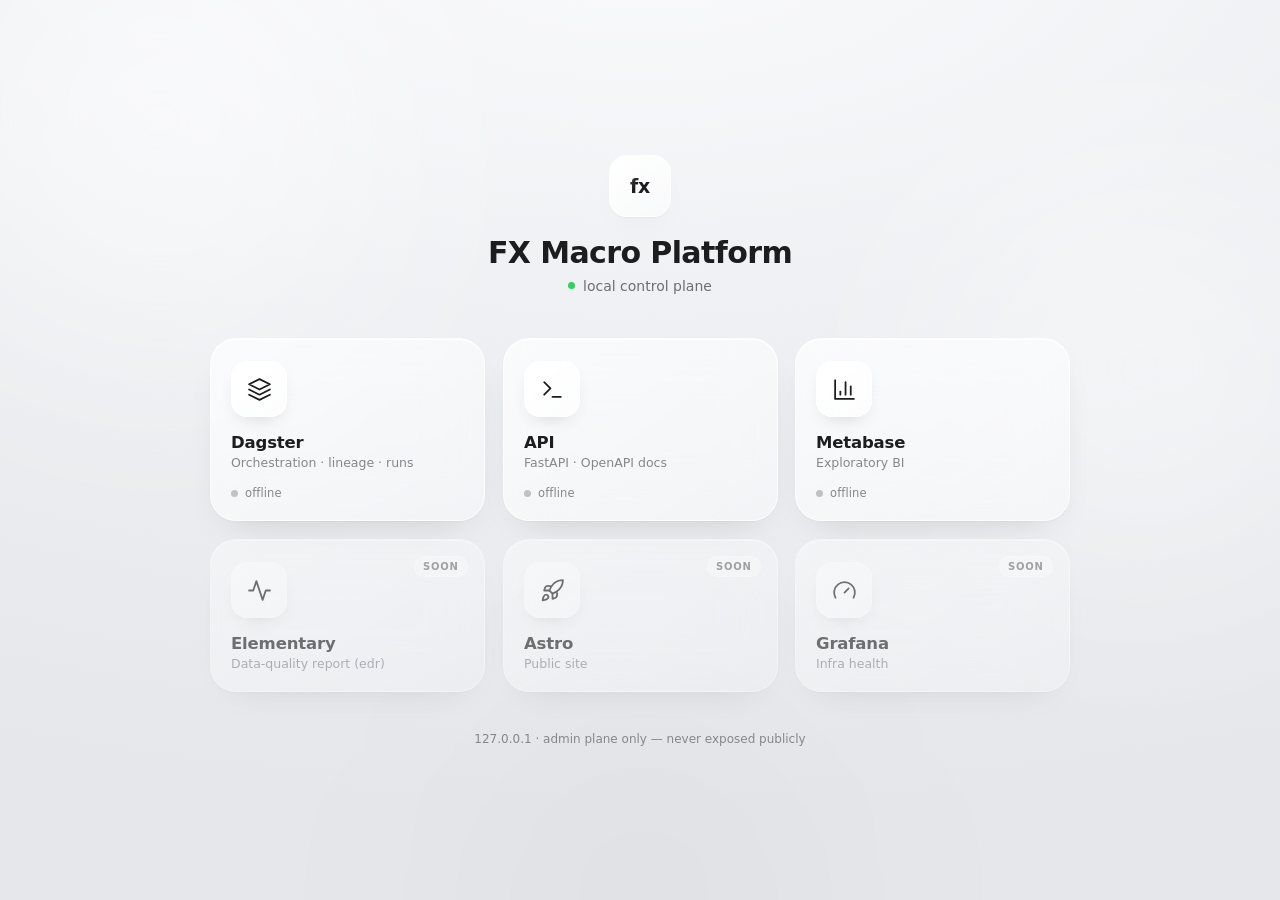
==== launchpad/index.html @ 31492b46 "feat: launchpad dev navigation hub (dockerized) - launchpad/index.html points at the running service" ====
<!doctype html>
<html lang="en">
<head>
<meta charset="utf-8" />
<meta name="viewport" content="width=device-width, initial-scale=1" />
<title>FX Macro — Control Plane</title>
<style>
  :root {
    --bg-top: #fbfbfd;
    --bg-mid: #eef0f3;
    --bg-bot: #e5e7eb;
    --text: #1d1d1f;
    --text-2: #6e6e73;
    --text-3: #86868b;
    --glass: rgba(255, 255, 255, 0.52);
    --glass-strong: rgba(255, 255, 255, 0.72);
    --stroke: rgba(255, 255, 255, 0.65);
    --stroke-soft: rgba(0, 0, 0, 0.07);
    --green: #30d158;
    --amber: #ff9f0a;
    --shadow: 0 1px 2px rgba(0, 0, 0, 0.04), 0 16px 40px -22px rgba(0, 0, 0, 0.18);
    --ease-out: cubic-bezier(0.16, 1, 0.3, 1);
  }

  * { box-sizing: border-box; }

  html, body {
    margin: 0;
    padding: 0;
    min-height: 100%;
    color: var(--text);
    font-family: -apple-system, BlinkMacSystemFont, "SF Pro Display", "SF Pro Text",
                 "Helvetica Neue", system-ui, sans-serif;
    -webkit-font-smoothing: antialiased;
    text-rendering: optimizeLegibility;
  }

  body {
    background:
      radial-gradient(140% 100% at 50% -10%, var(--bg-top) 0%, var(--bg-mid) 46%, var(--bg-bot) 100%);
    background-attachment: fixed;
  }

  /* ---------- soft neutral ambient light ---------- */
  .bg {
    position: fixed;
    inset: 0;
    z-index: 0;
    overflow: hidden;
    pointer-events: none;
  }
  .blob {
    position: absolute;
    border-radius: 50%;
    filter: blur(120px);
    will-change: transform;
  }
  .blob.b1 {
    width: 640px; height: 640px; left: -160px; top: -200px;
    background: radial-gradient(circle, rgba(255, 255, 255, 0.9), transparent 70%);
    animation: drift1 30s var(--ease-out) infinite alternate;
  }
  .blob.b2 {
    width: 560px; height: 560px; right: -140px; top: 10%;
    background: radial-gradient(circle, rgba(255, 255, 255, 0.75), transparent 70%);
    animation: drift2 36s var(--ease-out) infinite alternate;
  }
  .blob.b3 {
    width: 520px; height: 520px; left: 30%; bottom: -260px;
    background: radial-gradient(circle, rgba(0, 0, 0, 0.045), transparent 70%);
    animation: drift1 40s var(--ease-out) infinite alternate-reverse;
  }

  @keyframes drift1 { to { transform: translate(60px, 40px) scale(1.08); } }
  @keyframes drift2 { to { transform: translate(-50px, 60px) scale(1.1); } }

  /* ---------- layout ---------- */
  .stage {
    position: relative;
    z-index: 1;
    min-height: 100vh;
    display: flex;
    flex-direction: column;
    align-items: center;
    justify-content: center;
    padding: 48px 24px;
  }

  header {
    text-align: center;
    margin-bottom: 44px;
    animation: rise 0.8s var(--ease-out) backwards;
  }
  .logo {
    width: 62px; height: 62px;
    margin: 0 auto 18px;
    display: grid; place-items: center;
    border-radius: 18px;
    font-weight: 650;
    font-size: 19px;
    letter-spacing: -0.02em;
    color: var(--text);
    background: linear-gradient(145deg, rgba(255,255,255,0.9), rgba(255,255,255,0.55));
    border: 1px solid var(--stroke);
    box-shadow: var(--shadow), inset 0 1px 0 rgba(255,255,255,0.9);
    position: relative;
  }
  .logo::after {
    content: "";
    position: absolute;
    inset: 0;
    border-radius: inherit;
    background: linear-gradient(120deg, rgba(255,255,255,0.8), transparent 45%);
    pointer-events: none;
  }
  h1 {
    margin: 0;
    font-size: 30px;
    font-weight: 600;
    letter-spacing: -0.02em;
  }
  .sub {
    margin: 8px 0 0;
    font-size: 14px;
    color: var(--text-2);
    display: flex;
    align-items: center;
    justify-content: center;
    gap: 8px;
  }
  .pulse {
    width: 7px; height: 7px; border-radius: 50%;
    background: var(--green);
    box-shadow: 0 0 0 0 rgba(48, 209, 88, 0.4);
    animation: pulse 2.6s ease-out infinite;
  }
  @keyframes pulse {
    0%   { box-shadow: 0 0 0 0 rgba(48, 209, 88, 0.4); }
    70%  { box-shadow: 0 0 0 7px rgba(48, 209, 88, 0); }
    100% { box-shadow: 0 0 0 0 rgba(48, 209, 88, 0); }
  }

  /* ---------- grid ---------- */
  .grid {
    display: grid;
    grid-template-columns: repeat(3, minmax(0, 1fr));
    gap: 18px;
    width: min(860px, 100%);
    perspective: 1200px;
  }

  /* ---------- tile ---------- */
  .tile {
    --mx: 50%;
    --my: 50%;
    position: relative;
    display: flex;
    flex-direction: column;
    gap: 16px;
    padding: 22px 20px 20px;
    border-radius: 26px;
    text-decoration: none;
    color: inherit;
    background: linear-gradient(145deg, rgba(255,255,255,0.72), rgba(255,255,255,0.4));
    backdrop-filter: blur(26px) saturate(140%);
    -webkit-backdrop-filter: blur(26px) saturate(140%);
    border: 1px solid var(--stroke);
    box-shadow: var(--shadow), inset 0 1px 0 rgba(255, 255, 255, 0.9);
    overflow: hidden;
    will-change: transform;
    animation: rise 0.8s var(--ease-out) backwards;
    animation-delay: calc(var(--i) * 60ms);
  }
  .tile:hover {
    border-color: rgba(255, 255, 255, 0.95);
    box-shadow: 0 2px 4px rgba(0, 0, 0, 0.05), 0 30px 60px -26px rgba(0, 0, 0, 0.24),
                inset 0 1px 0 rgba(255, 255, 255, 1);
  }
  /* cursor-following specular highlight */
  .tile::after {
    content: "";
    position: absolute;
    inset: 0;
    border-radius: inherit;
    background: radial-gradient(340px circle at var(--mx) var(--my),
                rgba(255, 255, 255, 0.55), transparent 48%);
    opacity: 0;
    transition: opacity 0.35s ease;
    pointer-events: none;
  }
  .tile:hover::after { opacity: 1; }

  .tile.is-soon { opacity: 0.6; cursor: default; }

  .icon {
    width: 56px; height: 56px;
    border-radius: 16px;
    display: grid; place-items: center;
    color: var(--text);
    background: linear-gradient(145deg, rgba(255,255,255,0.95), rgba(255,255,255,0.6));
    border: 1px solid var(--stroke);
    box-shadow: 0 8px 20px -10px rgba(0,0,0,0.2), inset 0 1px 0 rgba(255,255,255,0.95);
    position: relative;
  }
  .icon svg { width: 25px; height: 25px; position: relative; z-index: 1; }
  .icon::after {
    content: "";
    position: absolute;
    inset: 0;
    border-radius: inherit;
    background: linear-gradient(120deg, rgba(255,255,255,0.7), transparent 46%);
    pointer-events: none;
  }

  .meta { display: flex; flex-direction: column; gap: 3px; }
  .name { font-size: 16.5px; font-weight: 600; letter-spacing: -0.01em; }
  .role { font-size: 12.5px; color: var(--text-3); }

  .status {
    display: flex;
    align-items: center;
    gap: 7px;
    margin-top: auto;
    font-size: 11.5px;
    letter-spacing: 0.01em;
  }
  .status .dot {
    width: 7px; height: 7px; border-radius: 50%;
    background: var(--text-3);
    transition: background 0.3s ease, box-shadow 0.3s ease;
  }
  .status .label { color: var(--text-3); }

  .status[data-state="online"] .dot {
    background: var(--green);
    box-shadow: 0 0 0 3px rgba(48, 209, 88, 0.18);
  }
  .status[data-state="online"] .label { color: #1f8a4c; }
  .status[data-state="offline"] .dot { background: rgba(0,0,0,0.22); }
  .status[data-state="checking"] .dot {
    background: var(--amber);
    animation: pulse 1.2s ease-out infinite;
  }

  .soon-pill {
    position: absolute;
    top: 16px; right: 16px;
    font-size: 10px;
    font-weight: 600;
    letter-spacing: 0.08em;
    text-transform: uppercase;
    color: var(--text-2);
    background: rgba(255,255,255,0.6);
    border: 1px solid var(--stroke);
    padding: 4px 8px;
    border-radius: 999px;
  }

  footer {
    margin-top: 40px;
    font-size: 12px;
    color: var(--text-3);
    animation: rise 0.8s var(--ease-out) backwards;
    animation-delay: 0.45s;
  }

  @keyframes rise {
    from { opacity: 0; transform: translateY(14px); }
    to   { opacity: 1; transform: translateY(0); }
  }

  @media (max-width: 720px) {
    .grid { grid-template-columns: repeat(2, minmax(0, 1fr)); }
  }
  @media (max-width: 460px) {
    .grid { grid-template-columns: 1fr; }
  }

  @media (prefers-reduced-motion: reduce) {
    * { animation: none !important; transition: none !important; }
  }
</style>
</head>
<body>
  <div class="bg" aria-hidden="true">
    <div class="blob b1"></div>
    <div class="blob b2"></div>
    <div class="blob b3"></div>
  </div>

  <main class="stage">
    <header>
      <div class="logo">fx</div>
      <h1>FX Macro Platform</h1>
      <p class="sub"><span class="pulse"></span> local control plane</p>
    </header>

    <div class="grid" id="grid"></div>

    <footer>127.0.0.1 · admin plane only — never exposed publicly</footer>
  </main>

<script>
  // ---------------------------------------------------------------
  // Config-driven tiles: add a service = add one object here.
  // Keep href/health in sync with docker-compose.yml (host ports).
  // ---------------------------------------------------------------
  const TILES = [
    { name: "Dagster",    role: "Orchestration · lineage · runs", icon: "layers",   href: "http://127.0.0.1:3000",      health: "http://127.0.0.1:3000" },
    { name: "API",        role: "FastAPI · OpenAPI docs",          icon: "terminal", href: "http://127.0.0.1:8000/docs", health: "http://127.0.0.1:8000/health" },
    { name: "Metabase",   role: "Exploratory BI",                  icon: "chart",    href: "http://127.0.0.1:3001",      health: "http://127.0.0.1:3001/api/health" },
    { name: "Elementary", role: "Data-quality report (edr)",       icon: "activity", href: null,                       health: null, soon: true },
    { name: "Astro",      role: "Public site",                     icon: "rocket",   href: null,                       health: null, soon: true },
    { name: "Grafana",    role: "Infra health",                    icon: "gauge",    href: null,                       health: null, soon: true },
  ];

  const ICONS = {
    layers:   `<svg viewBox="0 0 24 24" fill="none" stroke="currentColor" stroke-width="1.7" stroke-linecap="round" stroke-linejoin="round"><path d="M12 2 2 7l10 5 10-5-10-5Z"/><path d="m2 12 10 5 10-5"/><path d="m2 17 10 5 10-5"/></svg>`,
    chart:    `<svg viewBox="0 0 24 24" fill="none" stroke="currentColor" stroke-width="1.7" stroke-linecap="round" stroke-linejoin="round"><path d="M3 3v18h18"/><path d="M18 17V9"/><path d="M13 17V5"/><path d="M8 17v-3"/></svg>`,
    terminal: `<svg viewBox="0 0 24 24" fill="none" stroke="currentColor" stroke-width="1.7" stroke-linecap="round" stroke-linejoin="round"><polyline points="4 17 10 11 4 5"/><line x1="12" x2="20" y1="19" y2="19"/></svg>`,
    activity: `<svg viewBox="0 0 24 24" fill="none" stroke="currentColor" stroke-width="1.7" stroke-linecap="round" stroke-linejoin="round"><path d="M22 12h-4l-3 9L9 3l-3 9H2"/></svg>`,
    rocket:   `<svg viewBox="0 0 24 24" fill="none" stroke="currentColor" stroke-width="1.7" stroke-linecap="round" stroke-linejoin="round"><path d="M4.5 16.5c-1.5 1.26-2 5-2 5s3.74-.5 5-2c.71-.84.7-2.13-.09-2.91a2.18 2.18 0 0 0-2.91-.09Z"/><path d="m12 15-3-3a22 22 0 0 1 2-3.95A12.88 12.88 0 0 1 22 2c0 2.72-.78 7.5-6 11a22.35 22.35 0 0 1-4 2Z"/><path d="M9 12H4s.55-3.03 2-4c1.62-1.08 5 0 5 0"/><path d="M12 15v5s3.03-.55 4-2c1.08-1.62 0-5 0-5"/></svg>`,
    gauge:    `<svg viewBox="0 0 24 24" fill="none" stroke="currentColor" stroke-width="1.7" stroke-linecap="round" stroke-linejoin="round"><path d="m12 14 4-4"/><path d="M3.34 19a10 10 0 1 1 17.32 0"/></svg>`,
  };

  const grid = document.getElementById("grid");
  const DEMO = new URLSearchParams(location.search).has("demo");
  const REDUCED = matchMedia("(prefers-reduced-motion: reduce)").matches;

  TILES.forEach((t, i) => {
    const el = document.createElement(t.soon ? "div" : "a");
    el.className = "tile" + (t.soon ? " is-soon" : "");
    el.style.setProperty("--i", i);
    if (!t.soon) {
      el.href = t.href;
      el.target = "_blank";
      el.rel = "noopener";
    }

    const status = t.soon
      ? `<div class="soon-pill">Soon</div>`
      : `<div class="status" data-state="checking"><span class="dot"></span><span class="label">checking</span></div>`;

    el.innerHTML = `
      <div class="icon">${ICONS[t.icon]}</div>
      <div class="meta">
        <div class="name">${t.name}</div>
        <div class="role">${t.role}</div>
      </div>
      ${status}
    `;

    if (!t.soon) {
      // --- buttery-smooth tilt + specular light, driven by rAF lerp ---
      const cur = { x: 0, y: 0, lift: 0, mx: 0, my: 0, active: false };
      const target = { x: 0, y: 0, lift: 0, mx: 0, my: 0, hover: false };

      const K = REDUCED ? 1 : 0.18; // lerp factor → smoothing

      function frame() {
        cur.x += (target.x - cur.x) * K;
        cur.y += (target.y - cur.y) * K;
        cur.lift += (target.lift - cur.lift) * K;
        cur.mx += (target.mx - cur.mx) * K;
        cur.my += (target.my - cur.my) * K;

        el.style.transform =
          `perspective(900px) translateY(${cur.lift.toFixed(2)}px) rotateX(${(-cur.y * 5).toFixed(3)}deg) rotateY(${(cur.x * 5).toFixed(3)}deg)`;
        el.style.setProperty("--mx", cur.mx.toFixed(1) + "px");
        el.style.setProperty("--my", cur.my.toFixed(1) + "px");

        const settled = !target.hover &&
          Math.abs(cur.x) < 0.001 && Math.abs(cur.y) < 0.001 && Math.abs(cur.lift) < 0.01;
        if (settled) {
          cur.active = false;
          el.style.transform = "";
        } else {
          cur.active = true;
          requestAnimationFrame(frame);
        }
      }

      el.addEventListener("pointerenter", (e) => {
        target.hover = true;
        target.lift = -6;
        const r = el.getBoundingClientRect();
        target.mx = e.clientX - r.left;
        target.my = e.clientY - r.top;
        if (!cur.active && !REDUCED) { cur.active = true; requestAnimationFrame(frame); }
      });

      el.addEventListener("pointermove", (e) => {
        const r = el.getBoundingClientRect();
        const px = e.clientX - r.left;
        const py = e.clientY - r.top;
        target.x = px / r.width - 0.5;
        target.y = py / r.height - 0.5;
        target.mx = px;
        target.my = py;
        if (!cur.active && !REDUCED) { cur.active = true; requestAnimationFrame(frame); }
      });

      el.addEventListener("pointerleave", () => {
        target.hover = false;
        target.lift = 0;
        target.x = 0;
        target.y = 0;
      });
    }

    grid.appendChild(el);

    if (t.soon) return;
    const statusEl = el.querySelector(".status");
    if (DEMO || !t.health) {
      if (t.health) setState(statusEl, "online", "live");
      else setState(statusEl, "online", "external");
    } else {
      check(t.health).then((up) => setState(statusEl, up ? "online" : "offline", up ? "live" : "offline"));
    }
  });

  function setState(el, state, label) {
    el.dataset.state = state;
    el.querySelector(".label").textContent = label;
  }

  async function check(url, timeout = 2500) {
    const c = new AbortController();
    const t = setTimeout(() => c.abort(), timeout);
    try {
      await fetch(url, { mode: "no-cors", cache: "no-store", signal: c.signal });
      return true;
    } catch {
      return false;
    } finally {
      clearTimeout(t);
    }
  }
</script>
</body>
</html>
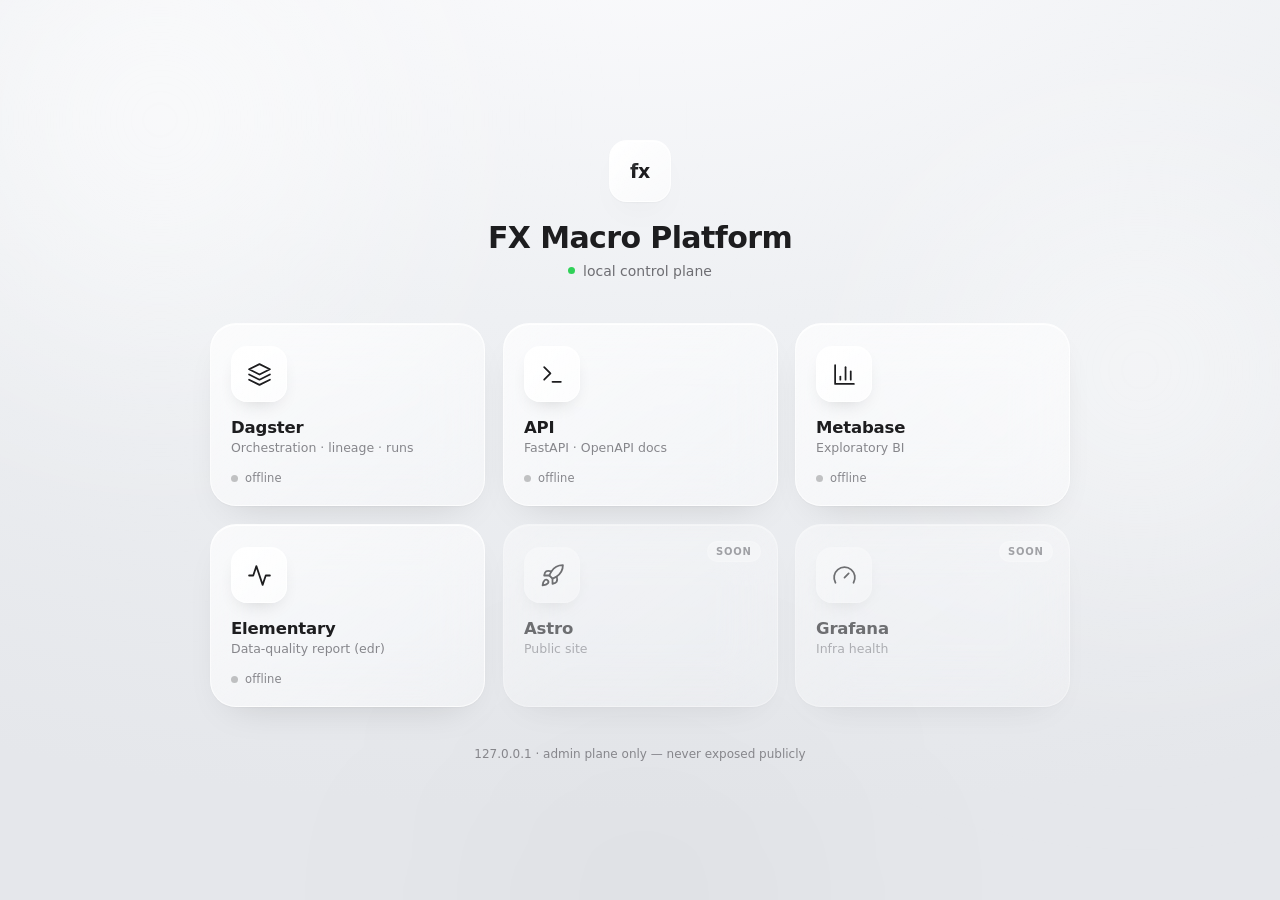
==== commit f0b9ccbd: "feat: serve Elementary report on :8081 - add elementary profile to dbt/profiles.yml (edr requires it" ====
--- a/launchpad/index.html
+++ b/launchpad/index.html
@@ -309,7 +309,7 @@
     { name: "Dagster",    role: "Orchestration · lineage · runs", icon: "layers",   href: "http://127.0.0.1:3000",      health: "http://127.0.0.1:3000" },
     { name: "API",        role: "FastAPI · OpenAPI docs",          icon: "terminal", href: "http://127.0.0.1:8000/docs", health: "http://127.0.0.1:8000/health" },
     { name: "Metabase",   role: "Exploratory BI",                  icon: "chart",    href: "http://127.0.0.1:3001",      health: "http://127.0.0.1:3001/api/health" },
-    { name: "Elementary", role: "Data-quality report (edr)",       icon: "activity", href: null,                       health: null, soon: true },
+    { name: "Elementary", role: "Data-quality report (edr)",       icon: "activity", href: "http://127.0.0.1:8081",      health: "http://127.0.0.1:8081" },
     { name: "Astro",      role: "Public site",                     icon: "rocket",   href: null,                       health: null, soon: true },
     { name: "Grafana",    role: "Infra health",                    icon: "gauge",    href: null,                       health: null, soon: true },
   ];
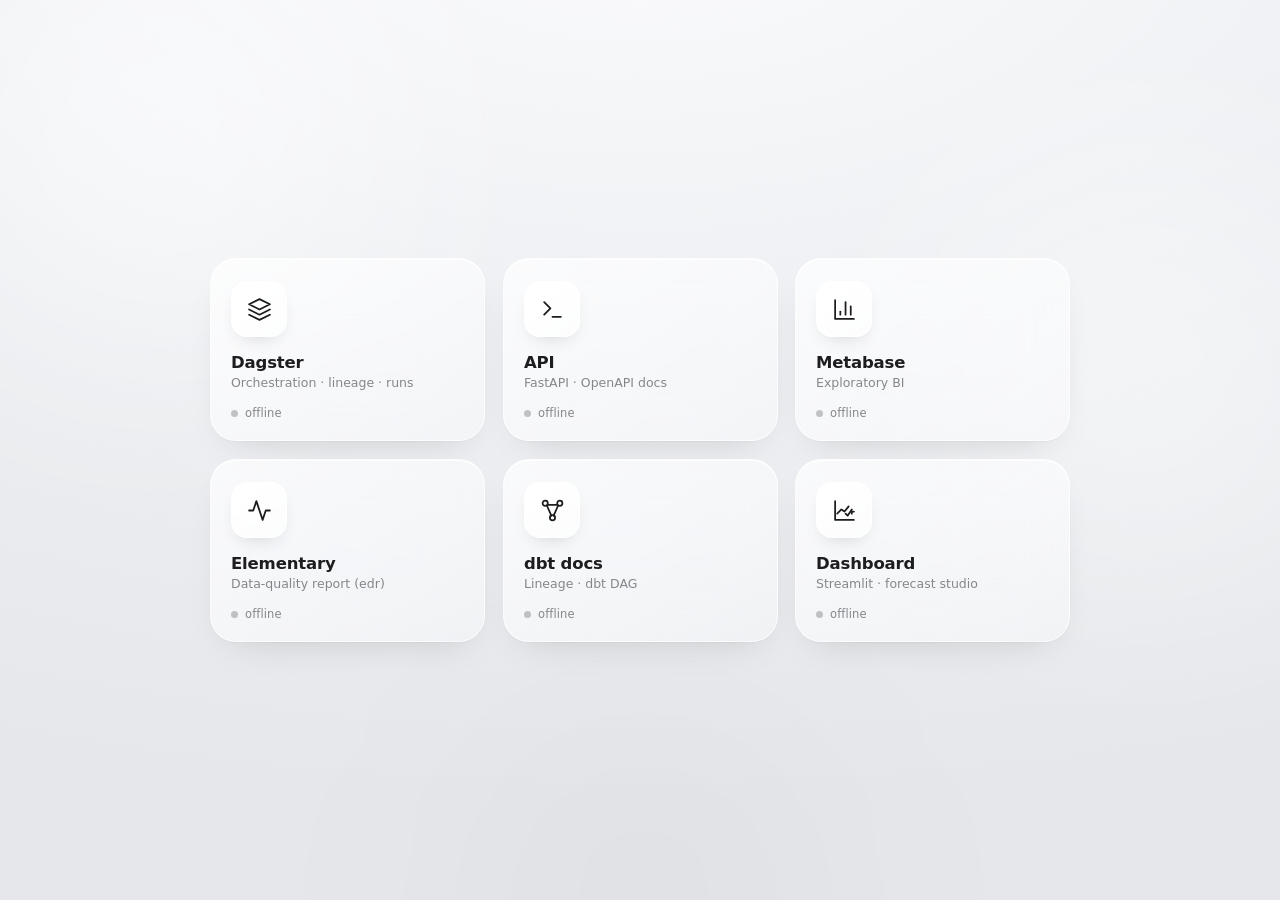
==== commit 1a9f4936: "Expand macro/FX coverage to 79 series; add dbt docs serving - Add 66 series (FRED inflation/curve/cr" ====
--- a/launchpad/index.html
+++ b/launchpad/index.html
@@ -10,7 +10,6 @@
     --bg-mid: #eef0f3;
     --bg-bot: #e5e7eb;
     --text: #1d1d1f;
-    --text-2: #6e6e73;
     --text-3: #86868b;
     --glass: rgba(255, 255, 255, 0.52);
     --glass-strong: rgba(255, 255, 255, 0.72);
@@ -86,54 +85,6 @@
     padding: 48px 24px;
   }
 
-  header {
-    text-align: center;
-    margin-bottom: 44px;
-    animation: rise 0.8s var(--ease-out) backwards;
-  }
-  .logo {
-    width: 62px; height: 62px;
-    margin: 0 auto 18px;
-    display: grid; place-items: center;
-    border-radius: 18px;
-    font-weight: 650;
-    font-size: 19px;
-    letter-spacing: -0.02em;
-    color: var(--text);
-    background: linear-gradient(145deg, rgba(255,255,255,0.9), rgba(255,255,255,0.55));
-    border: 1px solid var(--stroke);
-    box-shadow: var(--shadow), inset 0 1px 0 rgba(255,255,255,0.9);
-    position: relative;
-  }
-  .logo::after {
-    content: "";
-    position: absolute;
-    inset: 0;
-    border-radius: inherit;
-    background: linear-gradient(120deg, rgba(255,255,255,0.8), transparent 45%);
-    pointer-events: none;
-  }
-  h1 {
-    margin: 0;
-    font-size: 30px;
-    font-weight: 600;
-    letter-spacing: -0.02em;
-  }
-  .sub {
-    margin: 8px 0 0;
-    font-size: 14px;
-    color: var(--text-2);
-    display: flex;
-    align-items: center;
-    justify-content: center;
-    gap: 8px;
-  }
-  .pulse {
-    width: 7px; height: 7px; border-radius: 50%;
-    background: var(--green);
-    box-shadow: 0 0 0 0 rgba(48, 209, 88, 0.4);
-    animation: pulse 2.6s ease-out infinite;
-  }
   @keyframes pulse {
     0%   { box-shadow: 0 0 0 0 rgba(48, 209, 88, 0.4); }
     70%  { box-shadow: 0 0 0 7px rgba(48, 209, 88, 0); }
@@ -168,6 +119,7 @@
     box-shadow: var(--shadow), inset 0 1px 0 rgba(255, 255, 255, 0.9);
     overflow: hidden;
     will-change: transform;
+    transition: box-shadow 0.7s var(--ease-out), border-color 0.7s var(--ease-out);
     animation: rise 0.8s var(--ease-out) backwards;
     animation-delay: calc(var(--i) * 60ms);
   }
@@ -185,12 +137,10 @@
     background: radial-gradient(340px circle at var(--mx) var(--my),
                 rgba(255, 255, 255, 0.55), transparent 48%);
     opacity: 0;
-    transition: opacity 0.35s ease;
+    transition: opacity 0.6s var(--ease-out);
     pointer-events: none;
   }
   .tile:hover::after { opacity: 1; }
-
-  .tile.is-soon { opacity: 0.6; cursor: default; }
 
   .icon {
     width: 56px; height: 56px;
@@ -242,28 +192,6 @@
     animation: pulse 1.2s ease-out infinite;
   }
 
-  .soon-pill {
-    position: absolute;
-    top: 16px; right: 16px;
-    font-size: 10px;
-    font-weight: 600;
-    letter-spacing: 0.08em;
-    text-transform: uppercase;
-    color: var(--text-2);
-    background: rgba(255,255,255,0.6);
-    border: 1px solid var(--stroke);
-    padding: 4px 8px;
-    border-radius: 999px;
-  }
-
-  footer {
-    margin-top: 40px;
-    font-size: 12px;
-    color: var(--text-3);
-    animation: rise 0.8s var(--ease-out) backwards;
-    animation-delay: 0.45s;
-  }
-
   @keyframes rise {
     from { opacity: 0; transform: translateY(14px); }
     to   { opacity: 1; transform: translateY(0); }
@@ -289,15 +217,7 @@
   </div>
 
   <main class="stage">
-    <header>
-      <div class="logo">fx</div>
-      <h1>FX Macro Platform</h1>
-      <p class="sub"><span class="pulse"></span> local control plane</p>
-    </header>
-
     <div class="grid" id="grid"></div>
-
-    <footer>127.0.0.1 · admin plane only — never exposed publicly</footer>
   </main>
 
 <script>
@@ -310,8 +230,8 @@
     { name: "API",        role: "FastAPI · OpenAPI docs",          icon: "terminal", href: "http://127.0.0.1:8000/docs", health: "http://127.0.0.1:8000/health" },
     { name: "Metabase",   role: "Exploratory BI",                  icon: "chart",    href: "http://127.0.0.1:3001",      health: "http://127.0.0.1:3001/api/health" },
     { name: "Elementary", role: "Data-quality report (edr)",       icon: "activity", href: "http://127.0.0.1:8081",      health: "http://127.0.0.1:8081" },
-    { name: "Astro",      role: "Public site",                     icon: "rocket",   href: null,                       health: null, soon: true },
-    { name: "Grafana",    role: "Infra health",                    icon: "gauge",    href: null,                       health: null, soon: true },
+    { name: "dbt docs",   role: "Lineage · dbt DAG",               icon: "graph",    href: "http://127.0.0.1:8083",      health: "http://127.0.0.1:8083" },
+    { name: "Dashboard",  role: "Streamlit · forecast studio",     icon: "forecast", href: "http://127.0.0.1:8501",      health: "http://127.0.0.1:8501/_stcore/health" },
   ];
 
   const ICONS = {
@@ -320,7 +240,9 @@
     terminal: `<svg viewBox="0 0 24 24" fill="none" stroke="currentColor" stroke-width="1.7" stroke-linecap="round" stroke-linejoin="round"><polyline points="4 17 10 11 4 5"/><line x1="12" x2="20" y1="19" y2="19"/></svg>`,
     activity: `<svg viewBox="0 0 24 24" fill="none" stroke="currentColor" stroke-width="1.7" stroke-linecap="round" stroke-linejoin="round"><path d="M22 12h-4l-3 9L9 3l-3 9H2"/></svg>`,
     rocket:   `<svg viewBox="0 0 24 24" fill="none" stroke="currentColor" stroke-width="1.7" stroke-linecap="round" stroke-linejoin="round"><path d="M4.5 16.5c-1.5 1.26-2 5-2 5s3.74-.5 5-2c.71-.84.7-2.13-.09-2.91a2.18 2.18 0 0 0-2.91-.09Z"/><path d="m12 15-3-3a22 22 0 0 1 2-3.95A12.88 12.88 0 0 1 22 2c0 2.72-.78 7.5-6 11a22.35 22.35 0 0 1-4 2Z"/><path d="M9 12H4s.55-3.03 2-4c1.62-1.08 5 0 5 0"/><path d="M12 15v5s3.03-.55 4-2c1.08-1.62 0-5 0-5"/></svg>`,
-    gauge:    `<svg viewBox="0 0 24 24" fill="none" stroke="currentColor" stroke-width="1.7" stroke-linecap="round" stroke-linejoin="round"><path d="m12 14 4-4"/><path d="M3.34 19a10 10 0 1 1 17.32 0"/></svg>`,
+    package:  `<svg viewBox="0 0 24 24" fill="none" stroke="currentColor" stroke-width="1.7" stroke-linecap="round" stroke-linejoin="round"><path d="m7.5 4.27 9 5.15"/><path d="M21 8a2 2 0 0 0-1-1.73l-7-4a2 2 0 0 0-2 0l-7 4A2 2 0 0 0 3 8v8a2 2 0 0 0 1 1.73l7 4a2 2 0 0 0 2 0l7-4A2 2 0 0 0 21 16Z"/><path d="M3.3 7 12 12l8.7-5"/><path d="M12 22V12"/></svg>`,
+    graph:    `<svg viewBox="0 0 24 24" fill="none" stroke="currentColor" stroke-width="1.7" stroke-linecap="round" stroke-linejoin="round"><circle cx="5" cy="5" r="2.5"/><circle cx="19" cy="5" r="2.5"/><circle cx="12" cy="19" r="2.5"/><path d="M7.5 6.5h9M6.6 7.2 10.9 17M17.4 7.2 13.1 17"/></svg>`,
+    forecast: `<svg viewBox="0 0 24 24" fill="none" stroke="currentColor" stroke-width="1.7" stroke-linecap="round" stroke-linejoin="round"><path d="M3 3v18h18"/><path d="M5 15l4-4 3 2 4-5"/><path d="M13 15l2 2 4-6"/><path d="M19 15v-2h2"/></svg>`,
   };
 
   const grid = document.getElementById("grid");
@@ -328,18 +250,12 @@
   const REDUCED = matchMedia("(prefers-reduced-motion: reduce)").matches;
 
   TILES.forEach((t, i) => {
-    const el = document.createElement(t.soon ? "div" : "a");
-    el.className = "tile" + (t.soon ? " is-soon" : "");
+    const el = document.createElement("a");
+    el.className = "tile";
     el.style.setProperty("--i", i);
-    if (!t.soon) {
-      el.href = t.href;
-      el.target = "_blank";
-      el.rel = "noopener";
-    }
-
-    const status = t.soon
-      ? `<div class="soon-pill">Soon</div>`
-      : `<div class="status" data-state="checking"><span class="dot"></span><span class="label">checking</span></div>`;
+    el.href = t.href;
+    el.target = "_blank";
+    el.rel = "noopener";
 
     el.innerHTML = `
       <div class="icon">${ICONS[t.icon]}</div>
@@ -347,70 +263,85 @@
         <div class="name">${t.name}</div>
         <div class="role">${t.role}</div>
       </div>
-      ${status}
+      <div class="status" data-state="checking"><span class="dot"></span><span class="label">checking</span></div>
     `;
 
-    if (!t.soon) {
-      // --- buttery-smooth tilt + specular light, driven by rAF lerp ---
-      const cur = { x: 0, y: 0, lift: 0, mx: 0, my: 0, active: false };
-      const target = { x: 0, y: 0, lift: 0, mx: 0, my: 0, hover: false };
-
-      const K = REDUCED ? 1 : 0.18; // lerp factor → smoothing
-
-      function frame() {
-        cur.x += (target.x - cur.x) * K;
-        cur.y += (target.y - cur.y) * K;
-        cur.lift += (target.lift - cur.lift) * K;
-        cur.mx += (target.mx - cur.mx) * K;
-        cur.my += (target.my - cur.my) * K;
-
-        el.style.transform =
-          `perspective(900px) translateY(${cur.lift.toFixed(2)}px) rotateX(${(-cur.y * 5).toFixed(3)}deg) rotateY(${(cur.x * 5).toFixed(3)}deg)`;
-        el.style.setProperty("--mx", cur.mx.toFixed(1) + "px");
-        el.style.setProperty("--my", cur.my.toFixed(1) + "px");
-
-        const settled = !target.hover &&
-          Math.abs(cur.x) < 0.001 && Math.abs(cur.y) < 0.001 && Math.abs(cur.lift) < 0.01;
-        if (settled) {
-          cur.active = false;
-          el.style.transform = "";
-        } else {
-          cur.active = true;
-          requestAnimationFrame(frame);
-        }
+    // --- buttery-smooth tilt + specular light (time-based, frame-rate independent) ---
+    const cur = { x: 0, y: 0, lift: 0, liftV: 0, mx: 0, my: 0, active: false, last: 0 };
+    const target = { x: 0, y: 0, lift: 0, mx: 0, my: 0, hover: false };
+
+    // Cursor tilt + glow use exponential smoothing (fast, decelerating).
+    const TAU_TILT = 85; // ms
+    const TAU_GLOW = 55; // ms
+    // Vertical lift uses a critically-damped spring for a soft ease-in/ease-out.
+    const STIFFNESS = 170;
+    const DAMPING = 2 * Math.sqrt(STIFFNESS);
+
+    function frame(now) {
+      if (!cur.last) cur.last = now;
+      const dt = Math.min(now - cur.last, 64); // clamp tab-switch gaps
+      cur.last = now;
+      const s = dt / 1000;
+
+      const kTilt = 1 - Math.exp(-dt / TAU_TILT);
+      const kGlow = 1 - Math.exp(-dt / TAU_GLOW);
+
+      cur.x += (target.x - cur.x) * kTilt;
+      cur.y += (target.y - cur.y) * kTilt;
+      cur.mx += (target.mx - cur.mx) * kGlow;
+      cur.my += (target.my - cur.my) * kGlow;
+
+      // spring: a = -k·(x − target) − c·v
+      cur.liftV += (-STIFFNESS * (cur.lift - target.lift) - DAMPING * cur.liftV) * s;
+      cur.lift += cur.liftV * s;
+
+      el.style.transform =
+        `perspective(900px) translateY(${cur.lift.toFixed(2)}px) rotateX(${(-cur.y * 5).toFixed(3)}deg) rotateY(${(cur.x * 5).toFixed(3)}deg)`;
+      el.style.setProperty("--mx", cur.mx.toFixed(1) + "px");
+      el.style.setProperty("--my", cur.my.toFixed(1) + "px");
+
+      const settled = !target.hover &&
+        Math.abs(cur.x) < 0.001 && Math.abs(cur.y) < 0.001 &&
+        Math.abs(cur.lift) < 0.01 && Math.abs(cur.liftV) < 0.01;
+      if (settled) {
+        cur.active = false;
+        cur.lift = 0;
+        cur.liftV = 0;
+        el.style.transform = "";
+      } else {
+        requestAnimationFrame(frame);
       }
-
-      el.addEventListener("pointerenter", (e) => {
-        target.hover = true;
-        target.lift = -6;
-        const r = el.getBoundingClientRect();
-        target.mx = e.clientX - r.left;
-        target.my = e.clientY - r.top;
-        if (!cur.active && !REDUCED) { cur.active = true; requestAnimationFrame(frame); }
-      });
-
-      el.addEventListener("pointermove", (e) => {
-        const r = el.getBoundingClientRect();
-        const px = e.clientX - r.left;
-        const py = e.clientY - r.top;
-        target.x = px / r.width - 0.5;
-        target.y = py / r.height - 0.5;
-        target.mx = px;
-        target.my = py;
-        if (!cur.active && !REDUCED) { cur.active = true; requestAnimationFrame(frame); }
-      });
-
-      el.addEventListener("pointerleave", () => {
-        target.hover = false;
-        target.lift = 0;
-        target.x = 0;
-        target.y = 0;
-      });
     }
 
+    el.addEventListener("pointerenter", (e) => {
+      target.hover = true;
+      target.lift = -6;
+      const r = el.getBoundingClientRect();
+      target.mx = e.clientX - r.left;
+      target.my = e.clientY - r.top;
+      if (!cur.active && !REDUCED) { cur.active = true; requestAnimationFrame(frame); }
+    });
+
+    el.addEventListener("pointermove", (e) => {
+      const r = el.getBoundingClientRect();
+      const px = e.clientX - r.left;
+      const py = e.clientY - r.top;
+      target.x = px / r.width - 0.5;
+      target.y = py / r.height - 0.5;
+      target.mx = px;
+      target.my = py;
+      if (!cur.active && !REDUCED) { cur.active = true; requestAnimationFrame(frame); }
+    });
+
+    el.addEventListener("pointerleave", () => {
+      target.hover = false;
+      target.lift = 0;
+      target.x = 0;
+      target.y = 0;
+    });
+
     grid.appendChild(el);
 
-    if (t.soon) return;
     const statusEl = el.querySelector(".status");
     if (DEMO || !t.health) {
       if (t.health) setState(statusEl, "online", "live");
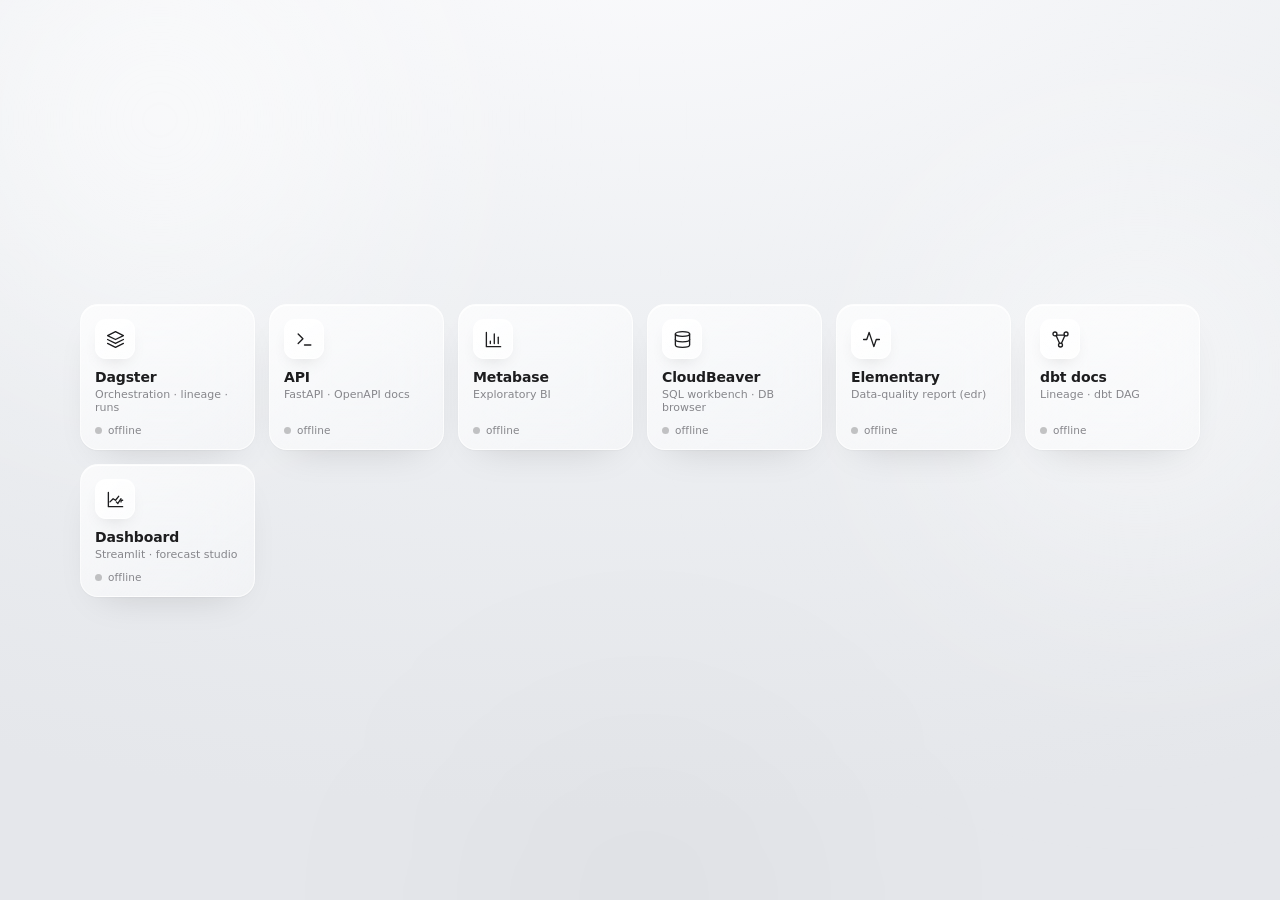
==== commit 3ac01167: "Add CloudBeaver SQL workbench; fix Metabase persistence & sample DB - Add cloudbeaver service (DBeav" ====
--- a/launchpad/index.html
+++ b/launchpad/index.html
@@ -94,9 +94,9 @@
   /* ---------- grid ---------- */
   .grid {
     display: grid;
-    grid-template-columns: repeat(3, minmax(0, 1fr));
-    gap: 18px;
-    width: min(860px, 100%);
+    grid-template-columns: repeat(6, minmax(0, 1fr));
+    gap: 14px;
+    width: min(1120px, 100%);
     perspective: 1200px;
   }
 
@@ -107,9 +107,9 @@
     position: relative;
     display: flex;
     flex-direction: column;
-    gap: 16px;
-    padding: 22px 20px 20px;
-    border-radius: 26px;
+    gap: 10px;
+    padding: 14px 14px 13px;
+    border-radius: 18px;
     text-decoration: none;
     color: inherit;
     background: linear-gradient(145deg, rgba(255,255,255,0.72), rgba(255,255,255,0.4));
@@ -143,16 +143,18 @@
   .tile:hover::after { opacity: 1; }
 
   .icon {
-    width: 56px; height: 56px;
-    border-radius: 16px;
+    width: 40px; height: 40px;
+    border-radius: 11px;
     display: grid; place-items: center;
     color: var(--text);
     background: linear-gradient(145deg, rgba(255,255,255,0.95), rgba(255,255,255,0.6));
     border: 1px solid var(--stroke);
     box-shadow: 0 8px 20px -10px rgba(0,0,0,0.2), inset 0 1px 0 rgba(255,255,255,0.95);
     position: relative;
-  }
-  .icon svg { width: 25px; height: 25px; position: relative; z-index: 1; }
+    transition: color 0.7s var(--ease-out);
+  }
+  .tile:hover .icon { color: var(--amber); }
+  .icon svg { width: 19px; height: 19px; position: relative; z-index: 1; }
   .icon::after {
     content: "";
     position: absolute;
@@ -162,17 +164,19 @@
     pointer-events: none;
   }
 
-  .meta { display: flex; flex-direction: column; gap: 3px; }
-  .name { font-size: 16.5px; font-weight: 600; letter-spacing: -0.01em; }
-  .role { font-size: 12.5px; color: var(--text-3); }
+  .meta { display: flex; flex-direction: column; gap: 3px; position: relative; z-index: 1; }
+  .name { font-size: 14px; font-weight: 600; letter-spacing: -0.01em; }
+  .role { font-size: 11px; color: var(--text-3); }
 
   .status {
     display: flex;
     align-items: center;
-    gap: 7px;
+    gap: 6px;
     margin-top: auto;
-    font-size: 11.5px;
+    font-size: 10.5px;
     letter-spacing: 0.01em;
+    position: relative;
+    z-index: 1;
   }
   .status .dot {
     width: 7px; height: 7px; border-radius: 50%;
@@ -197,6 +201,9 @@
     to   { opacity: 1; transform: translateY(0); }
   }
 
+  @media (max-width: 1100px) {
+    .grid { grid-template-columns: repeat(3, minmax(0, 1fr)); }
+  }
   @media (max-width: 720px) {
     .grid { grid-template-columns: repeat(2, minmax(0, 1fr)); }
   }
@@ -229,6 +236,7 @@
     { name: "Dagster",    role: "Orchestration · lineage · runs", icon: "layers",   href: "http://127.0.0.1:3000",      health: "http://127.0.0.1:3000" },
     { name: "API",        role: "FastAPI · OpenAPI docs",          icon: "terminal", href: "http://127.0.0.1:8000/docs", health: "http://127.0.0.1:8000/health" },
     { name: "Metabase",   role: "Exploratory BI",                  icon: "chart",    href: "http://127.0.0.1:3001",      health: "http://127.0.0.1:3001/api/health" },
+    { name: "CloudBeaver",role: "SQL workbench · DB browser",      icon: "database", href: "http://127.0.0.1:8978",      health: "http://127.0.0.1:8978" },
     { name: "Elementary", role: "Data-quality report (edr)",       icon: "activity", href: "http://127.0.0.1:8081",      health: "http://127.0.0.1:8081" },
     { name: "dbt docs",   role: "Lineage · dbt DAG",               icon: "graph",    href: "http://127.0.0.1:8083",      health: "http://127.0.0.1:8083" },
     { name: "Dashboard",  role: "Streamlit · forecast studio",     icon: "forecast", href: "http://127.0.0.1:8501",      health: "http://127.0.0.1:8501/_stcore/health" },
@@ -243,6 +251,7 @@
     package:  `<svg viewBox="0 0 24 24" fill="none" stroke="currentColor" stroke-width="1.7" stroke-linecap="round" stroke-linejoin="round"><path d="m7.5 4.27 9 5.15"/><path d="M21 8a2 2 0 0 0-1-1.73l-7-4a2 2 0 0 0-2 0l-7 4A2 2 0 0 0 3 8v8a2 2 0 0 0 1 1.73l7 4a2 2 0 0 0 2 0l7-4A2 2 0 0 0 21 16Z"/><path d="M3.3 7 12 12l8.7-5"/><path d="M12 22V12"/></svg>`,
     graph:    `<svg viewBox="0 0 24 24" fill="none" stroke="currentColor" stroke-width="1.7" stroke-linecap="round" stroke-linejoin="round"><circle cx="5" cy="5" r="2.5"/><circle cx="19" cy="5" r="2.5"/><circle cx="12" cy="19" r="2.5"/><path d="M7.5 6.5h9M6.6 7.2 10.9 17M17.4 7.2 13.1 17"/></svg>`,
     forecast: `<svg viewBox="0 0 24 24" fill="none" stroke="currentColor" stroke-width="1.7" stroke-linecap="round" stroke-linejoin="round"><path d="M3 3v18h18"/><path d="M5 15l4-4 3 2 4-5"/><path d="M13 15l2 2 4-6"/><path d="M19 15v-2h2"/></svg>`,
+    database: `<svg viewBox="0 0 24 24" fill="none" stroke="currentColor" stroke-width="1.7" stroke-linecap="round" stroke-linejoin="round"><ellipse cx="12" cy="5" rx="9" ry="3"/><path d="M3 5v14a9 3 0 0 0 18 0V5"/><path d="M3 12a9 3 0 0 0 18 0"/></svg>`,
   };
 
   const grid = document.getElementById("grid");
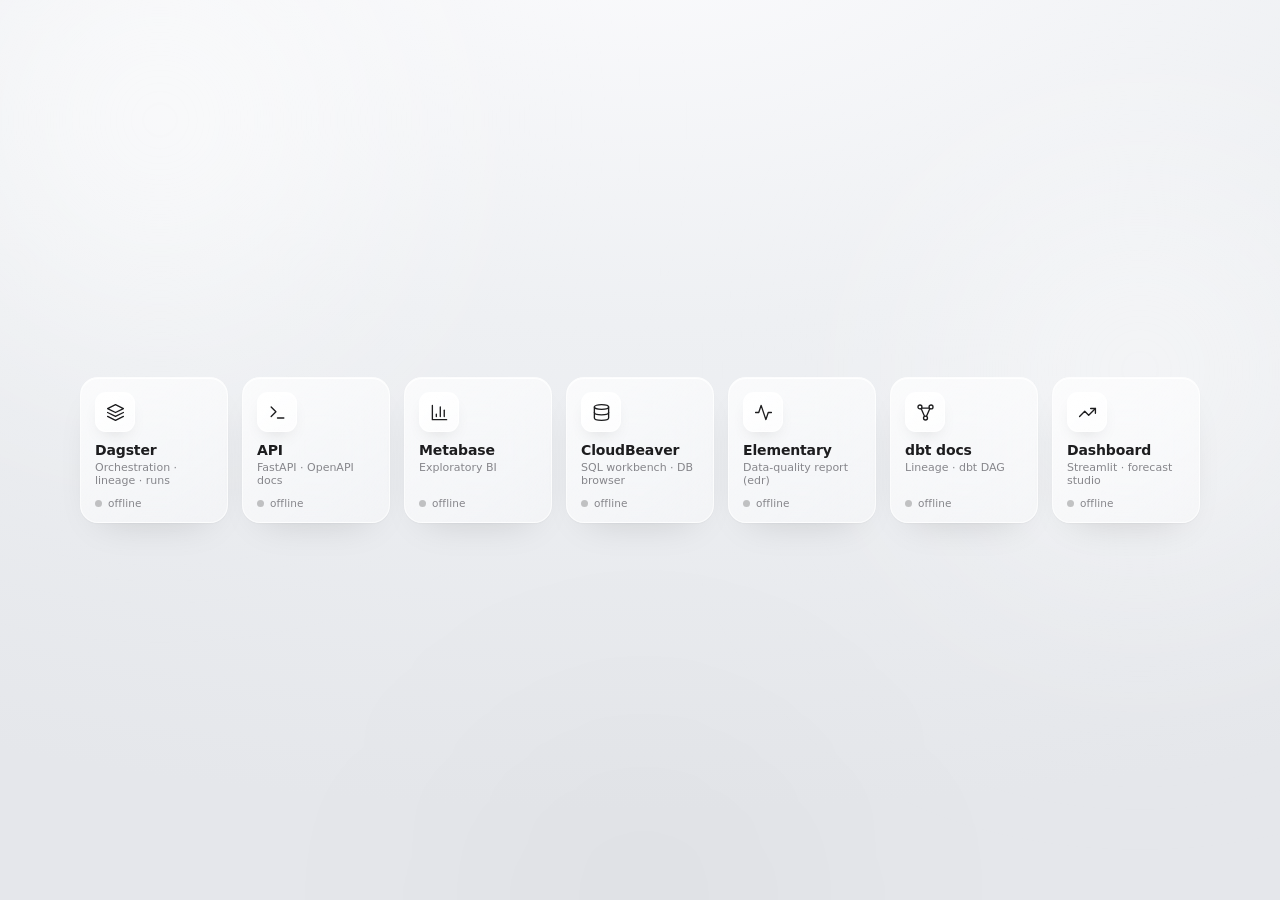
==== commit f7f82368: "feat: extract launchpad style into a reusable design system Refactor the launchpad's inline CSS into" ====
--- a/launchpad/index.html
+++ b/launchpad/index.html
@@ -4,220 +4,10 @@
 <meta charset="utf-8" />
 <meta name="viewport" content="width=device-width, initial-scale=1" />
 <title>FX Macro — Control Plane</title>
-<style>
-  :root {
-    --bg-top: #fbfbfd;
-    --bg-mid: #eef0f3;
-    --bg-bot: #e5e7eb;
-    --text: #1d1d1f;
-    --text-3: #86868b;
-    --glass: rgba(255, 255, 255, 0.52);
-    --glass-strong: rgba(255, 255, 255, 0.72);
-    --stroke: rgba(255, 255, 255, 0.65);
-    --stroke-soft: rgba(0, 0, 0, 0.07);
-    --green: #30d158;
-    --amber: #ff9f0a;
-    --shadow: 0 1px 2px rgba(0, 0, 0, 0.04), 0 16px 40px -22px rgba(0, 0, 0, 0.18);
-    --ease-out: cubic-bezier(0.16, 1, 0.3, 1);
-  }
-
-  * { box-sizing: border-box; }
-
-  html, body {
-    margin: 0;
-    padding: 0;
-    min-height: 100%;
-    color: var(--text);
-    font-family: -apple-system, BlinkMacSystemFont, "SF Pro Display", "SF Pro Text",
-                 "Helvetica Neue", system-ui, sans-serif;
-    -webkit-font-smoothing: antialiased;
-    text-rendering: optimizeLegibility;
-  }
-
-  body {
-    background:
-      radial-gradient(140% 100% at 50% -10%, var(--bg-top) 0%, var(--bg-mid) 46%, var(--bg-bot) 100%);
-    background-attachment: fixed;
-  }
-
-  /* ---------- soft neutral ambient light ---------- */
-  .bg {
-    position: fixed;
-    inset: 0;
-    z-index: 0;
-    overflow: hidden;
-    pointer-events: none;
-  }
-  .blob {
-    position: absolute;
-    border-radius: 50%;
-    filter: blur(120px);
-    will-change: transform;
-  }
-  .blob.b1 {
-    width: 640px; height: 640px; left: -160px; top: -200px;
-    background: radial-gradient(circle, rgba(255, 255, 255, 0.9), transparent 70%);
-    animation: drift1 30s var(--ease-out) infinite alternate;
-  }
-  .blob.b2 {
-    width: 560px; height: 560px; right: -140px; top: 10%;
-    background: radial-gradient(circle, rgba(255, 255, 255, 0.75), transparent 70%);
-    animation: drift2 36s var(--ease-out) infinite alternate;
-  }
-  .blob.b3 {
-    width: 520px; height: 520px; left: 30%; bottom: -260px;
-    background: radial-gradient(circle, rgba(0, 0, 0, 0.045), transparent 70%);
-    animation: drift1 40s var(--ease-out) infinite alternate-reverse;
-  }
-
-  @keyframes drift1 { to { transform: translate(60px, 40px) scale(1.08); } }
-  @keyframes drift2 { to { transform: translate(-50px, 60px) scale(1.1); } }
-
-  /* ---------- layout ---------- */
-  .stage {
-    position: relative;
-    z-index: 1;
-    min-height: 100vh;
-    display: flex;
-    flex-direction: column;
-    align-items: center;
-    justify-content: center;
-    padding: 48px 24px;
-  }
-
-  @keyframes pulse {
-    0%   { box-shadow: 0 0 0 0 rgba(48, 209, 88, 0.4); }
-    70%  { box-shadow: 0 0 0 7px rgba(48, 209, 88, 0); }
-    100% { box-shadow: 0 0 0 0 rgba(48, 209, 88, 0); }
-  }
-
-  /* ---------- grid ---------- */
-  .grid {
-    display: grid;
-    grid-template-columns: repeat(6, minmax(0, 1fr));
-    gap: 14px;
-    width: min(1120px, 100%);
-    perspective: 1200px;
-  }
-
-  /* ---------- tile ---------- */
-  .tile {
-    --mx: 50%;
-    --my: 50%;
-    position: relative;
-    display: flex;
-    flex-direction: column;
-    gap: 10px;
-    padding: 14px 14px 13px;
-    border-radius: 18px;
-    text-decoration: none;
-    color: inherit;
-    background: linear-gradient(145deg, rgba(255,255,255,0.72), rgba(255,255,255,0.4));
-    backdrop-filter: blur(26px) saturate(140%);
-    -webkit-backdrop-filter: blur(26px) saturate(140%);
-    border: 1px solid var(--stroke);
-    box-shadow: var(--shadow), inset 0 1px 0 rgba(255, 255, 255, 0.9);
-    overflow: hidden;
-    will-change: transform;
-    transition: box-shadow 0.7s var(--ease-out), border-color 0.7s var(--ease-out);
-    animation: rise 0.8s var(--ease-out) backwards;
-    animation-delay: calc(var(--i) * 60ms);
-  }
-  .tile:hover {
-    border-color: rgba(255, 255, 255, 0.95);
-    box-shadow: 0 2px 4px rgba(0, 0, 0, 0.05), 0 30px 60px -26px rgba(0, 0, 0, 0.24),
-                inset 0 1px 0 rgba(255, 255, 255, 1);
-  }
-  /* cursor-following specular highlight */
-  .tile::after {
-    content: "";
-    position: absolute;
-    inset: 0;
-    border-radius: inherit;
-    background: radial-gradient(340px circle at var(--mx) var(--my),
-                rgba(255, 255, 255, 0.55), transparent 48%);
-    opacity: 0;
-    transition: opacity 0.6s var(--ease-out);
-    pointer-events: none;
-  }
-  .tile:hover::after { opacity: 1; }
-
-  .icon {
-    width: 40px; height: 40px;
-    border-radius: 11px;
-    display: grid; place-items: center;
-    color: var(--text);
-    background: linear-gradient(145deg, rgba(255,255,255,0.95), rgba(255,255,255,0.6));
-    border: 1px solid var(--stroke);
-    box-shadow: 0 8px 20px -10px rgba(0,0,0,0.2), inset 0 1px 0 rgba(255,255,255,0.95);
-    position: relative;
-    transition: color 0.7s var(--ease-out);
-  }
-  .tile:hover .icon { color: var(--amber); }
-  .icon svg { width: 19px; height: 19px; position: relative; z-index: 1; }
-  .icon::after {
-    content: "";
-    position: absolute;
-    inset: 0;
-    border-radius: inherit;
-    background: linear-gradient(120deg, rgba(255,255,255,0.7), transparent 46%);
-    pointer-events: none;
-  }
-
-  .meta { display: flex; flex-direction: column; gap: 3px; position: relative; z-index: 1; }
-  .name { font-size: 14px; font-weight: 600; letter-spacing: -0.01em; }
-  .role { font-size: 11px; color: var(--text-3); }
-
-  .status {
-    display: flex;
-    align-items: center;
-    gap: 6px;
-    margin-top: auto;
-    font-size: 10.5px;
-    letter-spacing: 0.01em;
-    position: relative;
-    z-index: 1;
-  }
-  .status .dot {
-    width: 7px; height: 7px; border-radius: 50%;
-    background: var(--text-3);
-    transition: background 0.3s ease, box-shadow 0.3s ease;
-  }
-  .status .label { color: var(--text-3); }
-
-  .status[data-state="online"] .dot {
-    background: var(--green);
-    box-shadow: 0 0 0 3px rgba(48, 209, 88, 0.18);
-  }
-  .status[data-state="online"] .label { color: #1f8a4c; }
-  .status[data-state="offline"] .dot { background: rgba(0,0,0,0.22); }
-  .status[data-state="checking"] .dot {
-    background: var(--amber);
-    animation: pulse 1.2s ease-out infinite;
-  }
-
-  @keyframes rise {
-    from { opacity: 0; transform: translateY(14px); }
-    to   { opacity: 1; transform: translateY(0); }
-  }
-
-  @media (max-width: 1100px) {
-    .grid { grid-template-columns: repeat(3, minmax(0, 1fr)); }
-  }
-  @media (max-width: 720px) {
-    .grid { grid-template-columns: repeat(2, minmax(0, 1fr)); }
-  }
-  @media (max-width: 460px) {
-    .grid { grid-template-columns: 1fr; }
-  }
-
-  @media (prefers-reduced-motion: reduce) {
-    * { animation: none !important; transition: none !important; }
-  }
-</style>
+<link rel="stylesheet" href="design-system/design-system.css" />
 </head>
 <body>
-  <div class="bg" aria-hidden="true">
+  <div class="ambient" aria-hidden="true">
     <div class="blob b1"></div>
     <div class="blob b2"></div>
     <div class="blob b3"></div>
@@ -227,9 +17,11 @@
     <div class="grid" id="grid"></div>
   </main>
 
-<script>
+  <script src="design-system/design-system.js"></script>
+  <script>
   // ---------------------------------------------------------------
-  // Config-driven tiles: add a service = add one object here.
+  // Page content (kept here on purpose — this is configuration, not
+  // the design system). Add a service = add one object here.
   // Keep href/health in sync with docker-compose.yml (host ports).
   // ---------------------------------------------------------------
   const TILES = [
@@ -250,17 +42,17 @@
     rocket:   `<svg viewBox="0 0 24 24" fill="none" stroke="currentColor" stroke-width="1.7" stroke-linecap="round" stroke-linejoin="round"><path d="M4.5 16.5c-1.5 1.26-2 5-2 5s3.74-.5 5-2c.71-.84.7-2.13-.09-2.91a2.18 2.18 0 0 0-2.91-.09Z"/><path d="m12 15-3-3a22 22 0 0 1 2-3.95A12.88 12.88 0 0 1 22 2c0 2.72-.78 7.5-6 11a22.35 22.35 0 0 1-4 2Z"/><path d="M9 12H4s.55-3.03 2-4c1.62-1.08 5 0 5 0"/><path d="M12 15v5s3.03-.55 4-2c1.08-1.62 0-5 0-5"/></svg>`,
     package:  `<svg viewBox="0 0 24 24" fill="none" stroke="currentColor" stroke-width="1.7" stroke-linecap="round" stroke-linejoin="round"><path d="m7.5 4.27 9 5.15"/><path d="M21 8a2 2 0 0 0-1-1.73l-7-4a2 2 0 0 0-2 0l-7 4A2 2 0 0 0 3 8v8a2 2 0 0 0 1 1.73l7 4a2 2 0 0 0 2 0l7-4A2 2 0 0 0 21 16Z"/><path d="M3.3 7 12 12l8.7-5"/><path d="M12 22V12"/></svg>`,
     graph:    `<svg viewBox="0 0 24 24" fill="none" stroke="currentColor" stroke-width="1.7" stroke-linecap="round" stroke-linejoin="round"><circle cx="5" cy="5" r="2.5"/><circle cx="19" cy="5" r="2.5"/><circle cx="12" cy="19" r="2.5"/><path d="M7.5 6.5h9M6.6 7.2 10.9 17M17.4 7.2 13.1 17"/></svg>`,
-    forecast: `<svg viewBox="0 0 24 24" fill="none" stroke="currentColor" stroke-width="1.7" stroke-linecap="round" stroke-linejoin="round"><path d="M3 3v18h18"/><path d="M5 15l4-4 3 2 4-5"/><path d="M13 15l2 2 4-6"/><path d="M19 15v-2h2"/></svg>`,
+    forecast: `<svg viewBox="0 0 24 24" fill="none" stroke="currentColor" stroke-width="1.7" stroke-linecap="round" stroke-linejoin="round"><polyline points="22 7 13.5 15.5 8.5 10.5 2 17"/><polyline points="16 7 22 7 22 13"/></svg>`,
     database: `<svg viewBox="0 0 24 24" fill="none" stroke="currentColor" stroke-width="1.7" stroke-linecap="round" stroke-linejoin="round"><ellipse cx="12" cy="5" rx="9" ry="3"/><path d="M3 5v14a9 3 0 0 0 18 0V5"/><path d="M3 12a9 3 0 0 0 18 0"/></svg>`,
   };
 
   const grid = document.getElementById("grid");
   const DEMO = new URLSearchParams(location.search).has("demo");
-  const REDUCED = matchMedia("(prefers-reduced-motion: reduce)").matches;
 
   TILES.forEach((t, i) => {
     const el = document.createElement("a");
     el.className = "tile";
+    el.setAttribute("data-tilt", "");
     el.style.setProperty("--i", i);
     el.href = t.href;
     el.target = "_blank";
@@ -275,81 +67,8 @@
       <div class="status" data-state="checking"><span class="dot"></span><span class="label">checking</span></div>
     `;
 
-    // --- buttery-smooth tilt + specular light (time-based, frame-rate independent) ---
-    const cur = { x: 0, y: 0, lift: 0, liftV: 0, mx: 0, my: 0, active: false, last: 0 };
-    const target = { x: 0, y: 0, lift: 0, mx: 0, my: 0, hover: false };
-
-    // Cursor tilt + glow use exponential smoothing (fast, decelerating).
-    const TAU_TILT = 85; // ms
-    const TAU_GLOW = 55; // ms
-    // Vertical lift uses a critically-damped spring for a soft ease-in/ease-out.
-    const STIFFNESS = 170;
-    const DAMPING = 2 * Math.sqrt(STIFFNESS);
-
-    function frame(now) {
-      if (!cur.last) cur.last = now;
-      const dt = Math.min(now - cur.last, 64); // clamp tab-switch gaps
-      cur.last = now;
-      const s = dt / 1000;
-
-      const kTilt = 1 - Math.exp(-dt / TAU_TILT);
-      const kGlow = 1 - Math.exp(-dt / TAU_GLOW);
-
-      cur.x += (target.x - cur.x) * kTilt;
-      cur.y += (target.y - cur.y) * kTilt;
-      cur.mx += (target.mx - cur.mx) * kGlow;
-      cur.my += (target.my - cur.my) * kGlow;
-
-      // spring: a = -k·(x − target) − c·v
-      cur.liftV += (-STIFFNESS * (cur.lift - target.lift) - DAMPING * cur.liftV) * s;
-      cur.lift += cur.liftV * s;
-
-      el.style.transform =
-        `perspective(900px) translateY(${cur.lift.toFixed(2)}px) rotateX(${(-cur.y * 5).toFixed(3)}deg) rotateY(${(cur.x * 5).toFixed(3)}deg)`;
-      el.style.setProperty("--mx", cur.mx.toFixed(1) + "px");
-      el.style.setProperty("--my", cur.my.toFixed(1) + "px");
-
-      const settled = !target.hover &&
-        Math.abs(cur.x) < 0.001 && Math.abs(cur.y) < 0.001 &&
-        Math.abs(cur.lift) < 0.01 && Math.abs(cur.liftV) < 0.01;
-      if (settled) {
-        cur.active = false;
-        cur.lift = 0;
-        cur.liftV = 0;
-        el.style.transform = "";
-      } else {
-        requestAnimationFrame(frame);
-      }
-    }
-
-    el.addEventListener("pointerenter", (e) => {
-      target.hover = true;
-      target.lift = -6;
-      const r = el.getBoundingClientRect();
-      target.mx = e.clientX - r.left;
-      target.my = e.clientY - r.top;
-      if (!cur.active && !REDUCED) { cur.active = true; requestAnimationFrame(frame); }
-    });
-
-    el.addEventListener("pointermove", (e) => {
-      const r = el.getBoundingClientRect();
-      const px = e.clientX - r.left;
-      const py = e.clientY - r.top;
-      target.x = px / r.width - 0.5;
-      target.y = py / r.height - 0.5;
-      target.mx = px;
-      target.my = py;
-      if (!cur.active && !REDUCED) { cur.active = true; requestAnimationFrame(frame); }
-    });
-
-    el.addEventListener("pointerleave", () => {
-      target.hover = false;
-      target.lift = 0;
-      target.x = 0;
-      target.y = 0;
-    });
-
     grid.appendChild(el);
+    FXMacro.initTilt(el);
 
     const statusEl = el.querySelector(".status");
     if (DEMO || !t.health) {
@@ -377,6 +96,6 @@
       clearTimeout(t);
     }
   }
-</script>
+  </script>
 </body>
 </html>
--- a/launchpad/design-system/design-system.css
+++ b/launchpad/design-system/design-system.css
@@ -0,0 +1,12 @@
+/* ============================================================================
+   FX Macro — Design System · Entry
+   ----------------------------------------------------------------------------
+   Link this one file from a page. It loads the three layers in order:
+     tokens.css     → atoms (single source of truth for values)
+     base.css       → element reset + defaults
+     components.css → molecules (ambient, stage, grid, tile, icon, status)
+   ========================================================================== */
+
+@import "tokens.css";
+@import "base.css";
+@import "components.css";
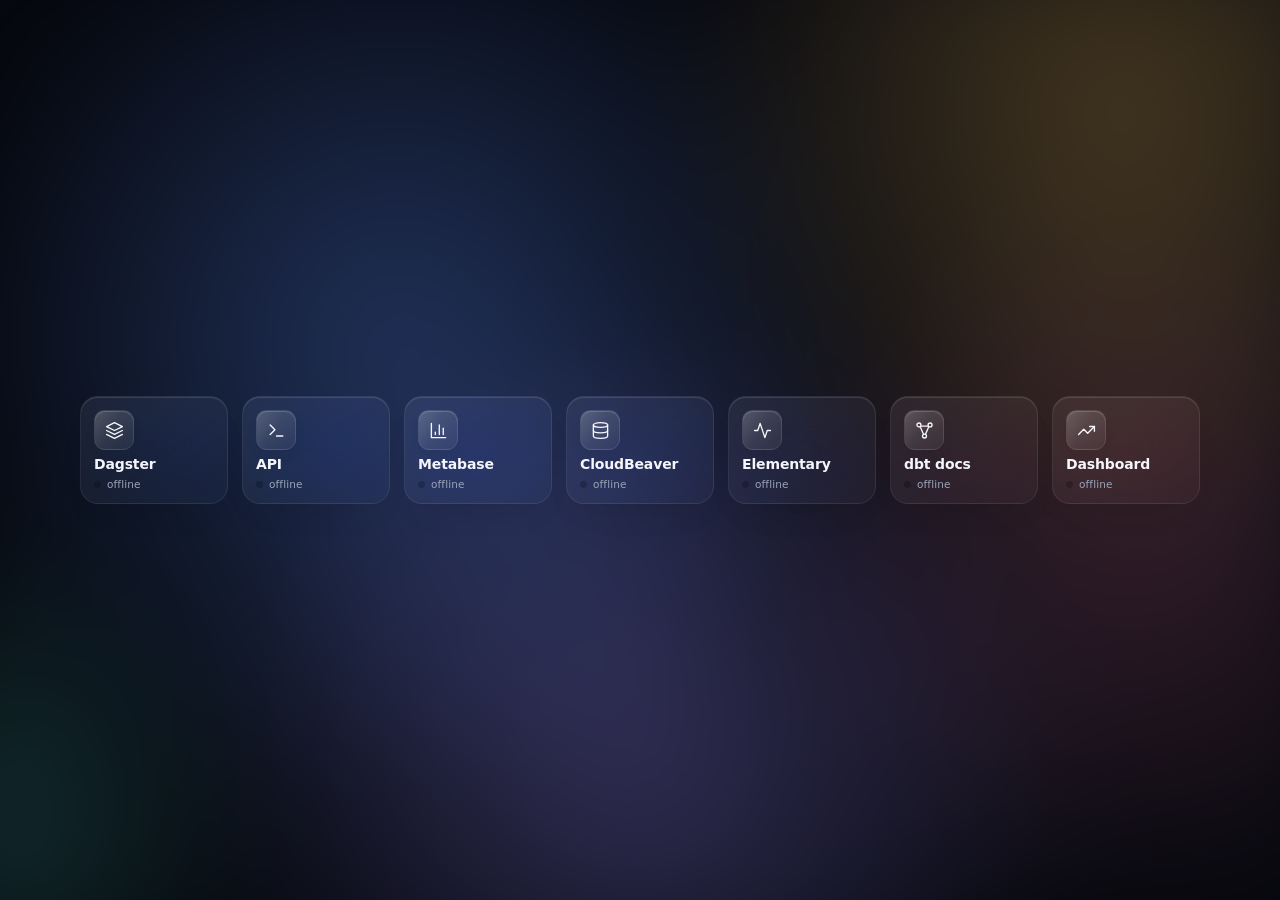
==== commit 8602a0dd: "feat(launchpad): full-screen animated gradient background + single-row tiles - Pin the #bg canvas to" ====
--- a/launchpad/index.html
+++ b/launchpad/index.html
@@ -7,6 +7,7 @@
 <link rel="stylesheet" href="design-system/design-system.css" />
 </head>
 <body>
+  <canvas id="bg" aria-hidden="true"></canvas>
   <div class="ambient" aria-hidden="true">
     <div class="blob b1"></div>
     <div class="blob b2"></div>
@@ -17,6 +18,7 @@
     <div class="grid" id="grid"></div>
   </main>
 
+  <script src="design-system/bg-gradient.js"></script>
   <script src="design-system/design-system.js"></script>
   <script>
   // ---------------------------------------------------------------
@@ -57,12 +59,12 @@
     el.href = t.href;
     el.target = "_blank";
     el.rel = "noopener";
+    el.title = t.role;
 
     el.innerHTML = `
       <div class="icon">${ICONS[t.icon]}</div>
       <div class="meta">
         <div class="name">${t.name}</div>
-        <div class="role">${t.role}</div>
       </div>
       <div class="status" data-state="checking"><span class="dot"></span><span class="label">checking</span></div>
     `;
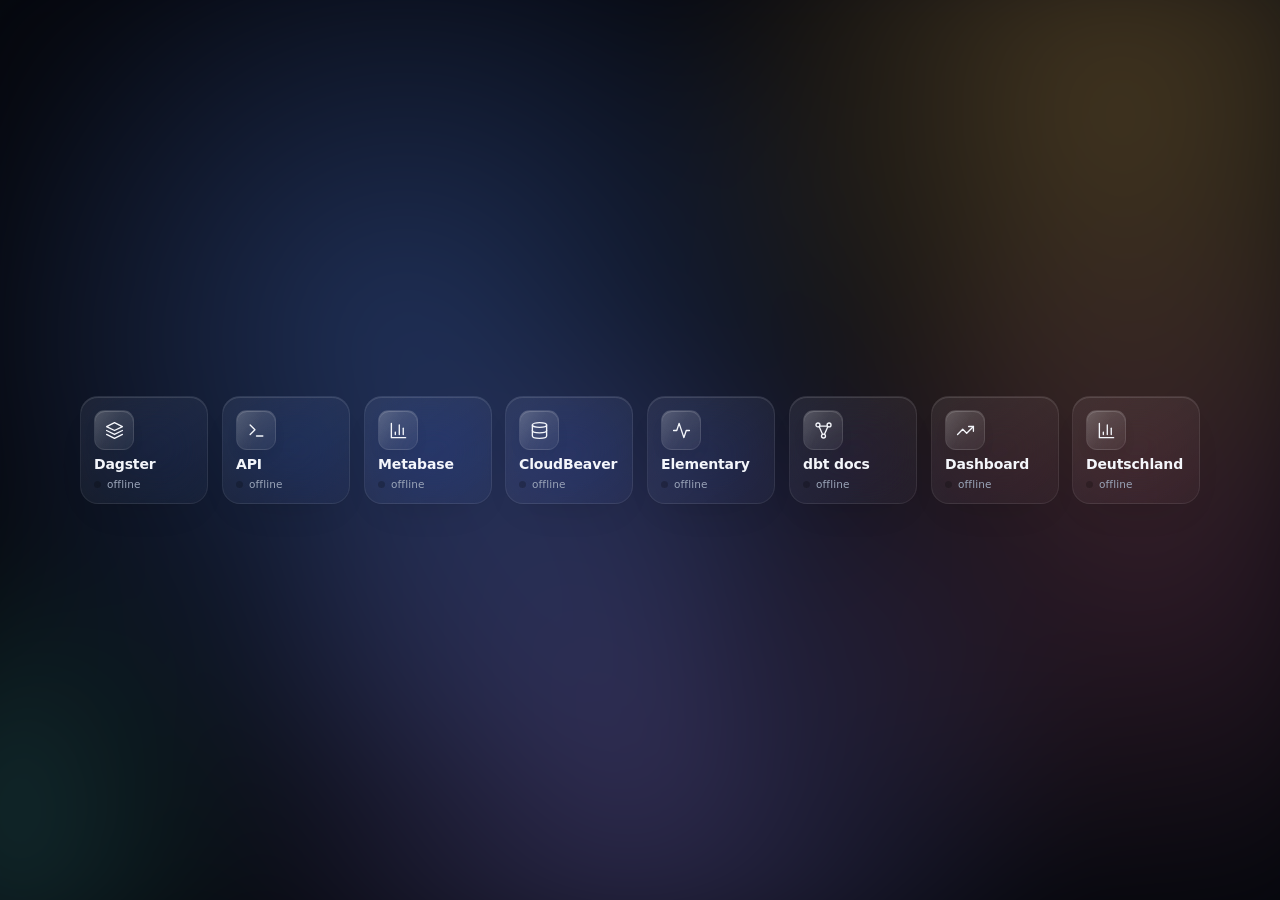
==== commit ca7354cb: "feat(germany): add German economy D3 dashboard FastAPI backend + static D3 frontend serving German m" ====
--- a/launchpad/index.html
+++ b/launchpad/index.html
@@ -34,6 +34,7 @@
     { name: "Elementary", role: "Data-quality report (edr)",       icon: "activity", href: "http://127.0.0.1:8081",      health: "http://127.0.0.1:8081" },
     { name: "dbt docs",   role: "Lineage · dbt DAG",               icon: "graph",    href: "http://127.0.0.1:8083",      health: "http://127.0.0.1:8083" },
     { name: "Dashboard",  role: "Streamlit · forecast studio",     icon: "forecast", href: "http://127.0.0.1:8501",      health: "http://127.0.0.1:8501/_stcore/health" },
+    { name: "Deutschland",role: "D3 · German macro dashboard",      icon: "chart",    href: "http://127.0.0.1:8084",      health: "http://127.0.0.1:8084/health" },
   ];
 
   const ICONS = {
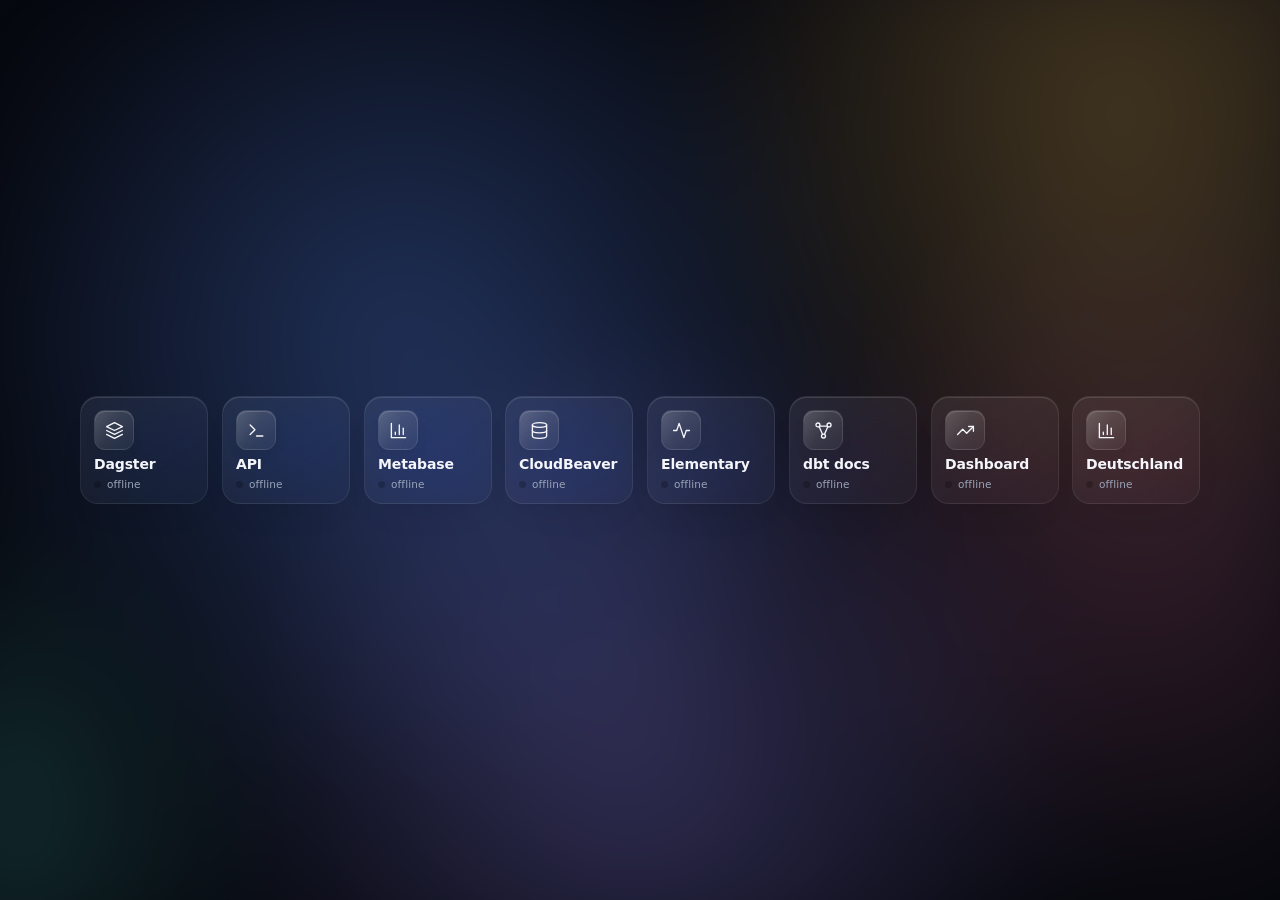
==== commit a46de53d: "Fix the launchpad hub for off-network access The tiles hardcoded 127.0.0.1 in both href and health, " ====
--- a/launchpad/index.html
+++ b/launchpad/index.html
@@ -36,6 +36,22 @@
     { name: "Dashboard",  role: "Streamlit · forecast studio",     icon: "forecast", href: "http://127.0.0.1:8501",      health: "http://127.0.0.1:8501/_stcore/health" },
     { name: "Deutschland",role: "D3 · German macro dashboard",      icon: "chart",    href: "http://127.0.0.1:8084",      health: "http://127.0.0.1:8084/health" },
   ];
+
+  // Tiles are published on the host at these ports, so the URLs above are
+  // written against localhost and are correct when the hub is opened on the dev
+  // machine. Opened from any other device (phone over Tailscale, another
+  // laptop), localhost means *that* device, so rewrite the host to whatever we
+  // were served from, leaving host-local browsing untouched.
+  // Scheme stays http: the services are plain HTTP on their published ports,
+  // regardless of how this page itself was loaded.
+  const HOST = location.hostname;
+  const IS_LOCAL = ["", "localhost", "127.0.0.1", "::1", "[::1]"].includes(HOST);
+  if (!IS_LOCAL) {
+    for (const t of TILES) {
+      t.href = t.href.replace("127.0.0.1", HOST);
+      if (t.health) t.health = t.health.replace("127.0.0.1", HOST);
+    }
+  }
 
   const ICONS = {
     layers:   `<svg viewBox="0 0 24 24" fill="none" stroke="currentColor" stroke-width="1.7" stroke-linecap="round" stroke-linejoin="round"><path d="M12 2 2 7l10 5 10-5-10-5Z"/><path d="m2 12 10 5 10-5"/><path d="m2 17 10 5 10-5"/></svg>`,
